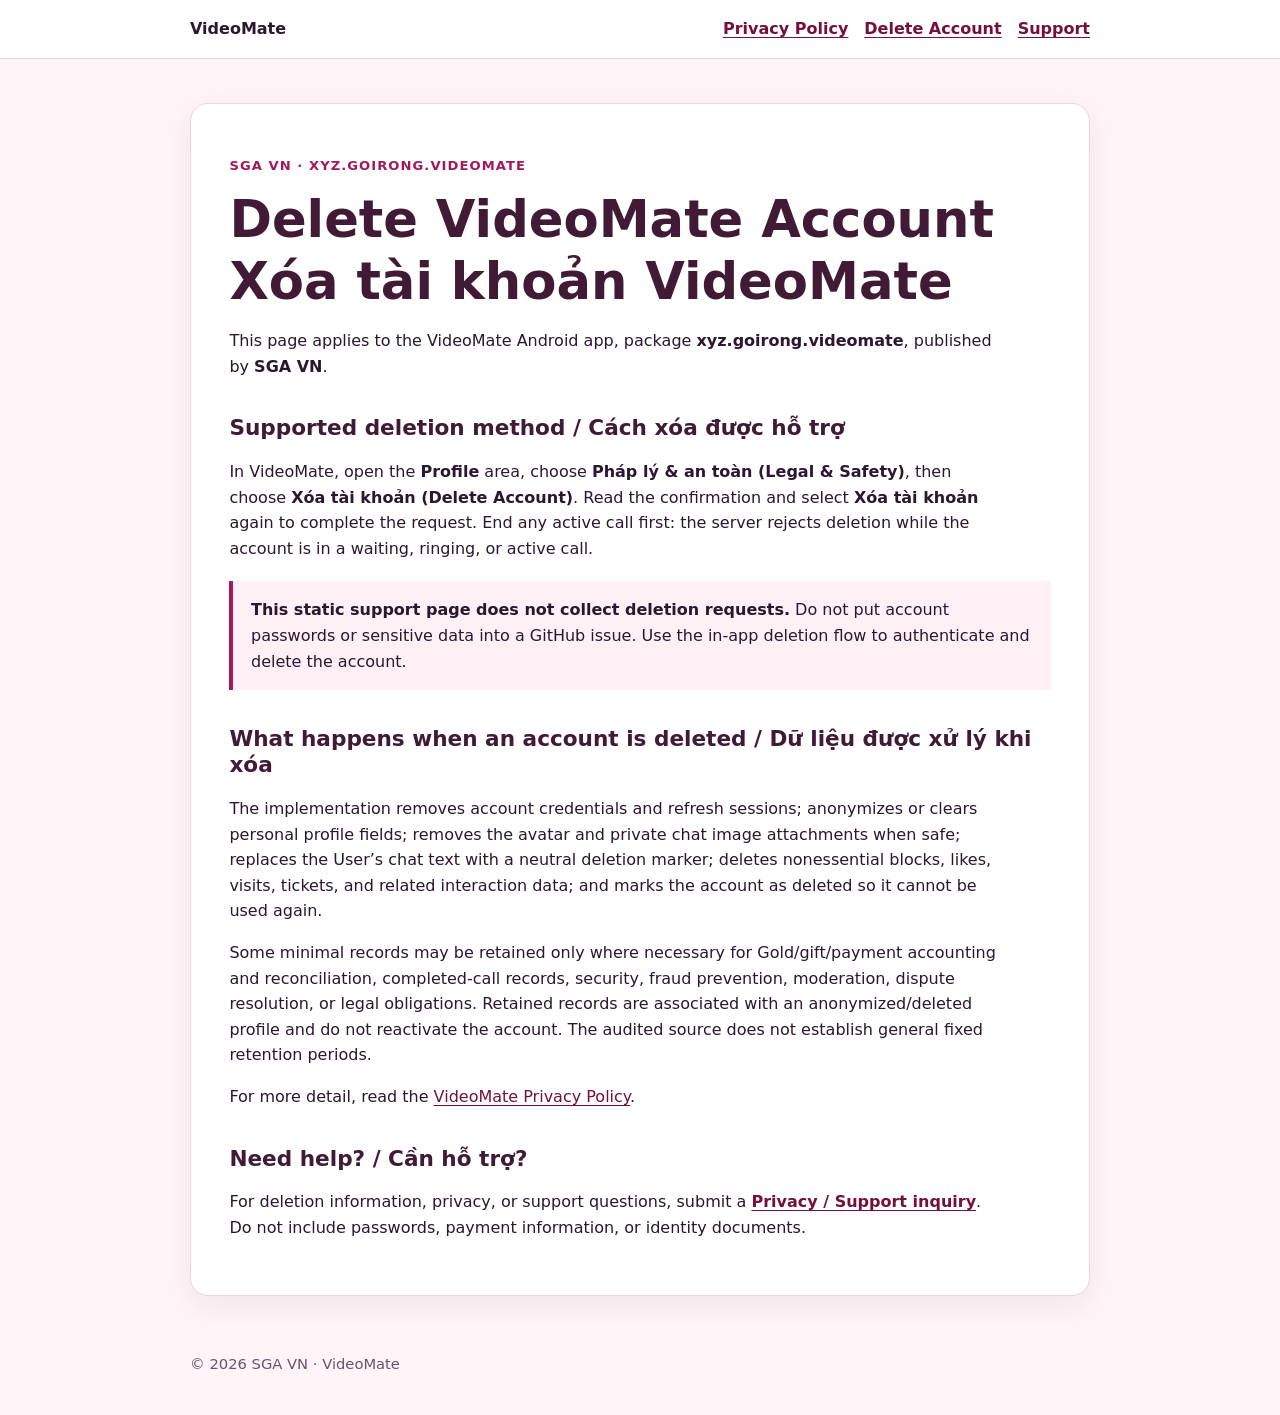
==== delete-account/index.html @ 69bdad1e "feat: publish VideoMate legal pages" ====
<!doctype html>
<html lang="vi">
<head>
  <meta charset="utf-8">
  <meta name="viewport" content="width=device-width, initial-scale=1">
  <meta name="description" content="How to delete a VideoMate account.">
  <title>Delete VideoMate Account | Xóa tài khoản VideoMate</title>
  <link rel="stylesheet" href="../assets/styles.css">
</head>
<body>
  <a class="skip-link" href="#content">Skip to content</a>
  <header><div class="bar"><a class="brand" href="../">VideoMate</a><nav aria-label="Primary"><a href="../privacy/">Privacy Policy</a><a href="./">Delete Account</a><a href="../support/">Support</a></nav></div></header>
  <main id="content"><article>
    <p class="eyebrow">SGA VN · xyz.goirong.videomate</p>
    <h1>Delete VideoMate Account<br><span lang="vi">Xóa tài khoản VideoMate</span></h1>
    <p>This page applies to the VideoMate Android app, package <strong>xyz.goirong.videomate</strong>, published by <strong>SGA VN</strong>.</p>
    <h2>Supported deletion method / Cách xóa được hỗ trợ</h2>
    <p>In VideoMate, open the <strong>Profile</strong> area, choose <strong>Pháp lý &amp; an toàn (Legal &amp; Safety)</strong>, then choose <strong>Xóa tài khoản (Delete Account)</strong>. Read the confirmation and select <strong>Xóa tài khoản</strong> again to complete the request. End any active call first: the server rejects deletion while the account is in a waiting, ringing, or active call.</p>
    <div class="notice"><strong>This static support page does not collect deletion requests.</strong> Do not put account passwords or sensitive data into a GitHub issue. Use the in-app deletion flow to authenticate and delete the account.</div>
    <h2>What happens when an account is deleted / Dữ liệu được xử lý khi xóa</h2>
    <p>The implementation removes account credentials and refresh sessions; anonymizes or clears personal profile fields; removes the avatar and private chat image attachments when safe; replaces the User’s chat text with a neutral deletion marker; deletes nonessential blocks, likes, visits, tickets, and related interaction data; and marks the account as deleted so it cannot be used again.</p>
    <p>Some minimal records may be retained only where necessary for Gold/gift/payment accounting and reconciliation, completed-call records, security, fraud prevention, moderation, dispute resolution, or legal obligations. Retained records are associated with an anonymized/deleted profile and do not reactivate the account. The audited source does not establish general fixed retention periods.</p>
    <p>For more detail, read the <a href="../privacy/">VideoMate Privacy Policy</a>.</p>
    <h2>Need help? / Cần hỗ trợ?</h2>
    <p>For deletion information, privacy, or support questions, submit a <a class="contact" href="https://github.com/huyenlo908-cmd/videomate-legal/issues/new">Privacy / Support inquiry</a>. Do not include passwords, payment information, or identity documents.</p>
  </article></main>
  <footer>© 2026 SGA VN · VideoMate</footer>
</body>
</html>
---- assets/styles.css ----
:root {
  color-scheme: light;
  --ink: #2b1730;
  --muted: #6c526d;
  --surface: #fff;
  --wash: #fff4f8;
  --line: #efd3df;
  --brand: #a31959;
  --brand-dark: #74103d;
  --focus: #0047ab;
}

* { box-sizing: border-box; }
html { scroll-behavior: smooth; }
body {
  margin: 0;
  background: var(--wash);
  color: var(--ink);
  font: 16px/1.6 system-ui, -apple-system, BlinkMacSystemFont, "Segoe UI", sans-serif;
}
a { color: var(--brand-dark); text-underline-offset: .16em; }
a:hover { color: var(--brand); }
a:focus-visible { outline: 3px solid var(--focus); outline-offset: 3px; }
.skip-link { position: absolute; left: -9999px; top: 0; }
.skip-link:focus { left: 1rem; top: 1rem; z-index: 2; background: #fff; padding: .7rem 1rem; }
header { background: #fff; border-bottom: 1px solid var(--line); }
.bar, main, footer { width: min(100% - 2rem, 900px); margin-inline: auto; }
.bar { padding: 1rem 0; display: flex; align-items: center; justify-content: space-between; gap: 1rem; }
.brand { color: var(--ink); font-weight: 800; text-decoration: none; }
nav { display: flex; flex-wrap: wrap; gap: .45rem 1rem; }
nav a { font-weight: 650; }
main { padding: 2.75rem 0 3.5rem; }
.hero, article, .card { background: var(--surface); border: 1px solid var(--line); border-radius: 18px; box-shadow: 0 10px 32px rgba(87, 29, 61, .07); }
.hero { padding: clamp(1.5rem, 4vw, 3rem); }
article { padding: clamp(1.25rem, 3vw, 2.5rem); }
.eyebrow { color: var(--brand); font-size: .82rem; font-weight: 800; letter-spacing: .08em; text-transform: uppercase; }
h1, h2, h3 { color: #411a35; line-height: 1.2; }
h1 { margin: .2rem 0 1rem; font-size: clamp(2rem, 6vw, 3.2rem); }
h2 { margin-top: 2.25rem; font-size: 1.35rem; }
h3 { margin-top: 1.5rem; font-size: 1.08rem; }
p, li { max-width: 76ch; }
ul { padding-left: 1.3rem; }
.cards { display: grid; grid-template-columns: repeat(3, minmax(0, 1fr)); gap: 1rem; margin-top: 1.5rem; }
.card { display: block; padding: 1.2rem; color: var(--ink); text-decoration: none; }
.card:hover { border-color: var(--brand); transform: translateY(-2px); transition: .15s ease; }
.card strong { display: block; color: var(--brand-dark); font-size: 1.08rem; }
.notice { margin: 1.25rem 0; padding: 1rem 1.1rem; border-left: 4px solid var(--brand); background: #fff0f6; }
.meta { color: var(--muted); }
.contact { font-weight: 750; }
footer { padding: 0 0 2.5rem; color: var(--muted); font-size: .92rem; }
@media (max-width: 650px) {
  .bar { align-items: flex-start; flex-direction: column; }
  .cards { grid-template-columns: 1fr; }
}
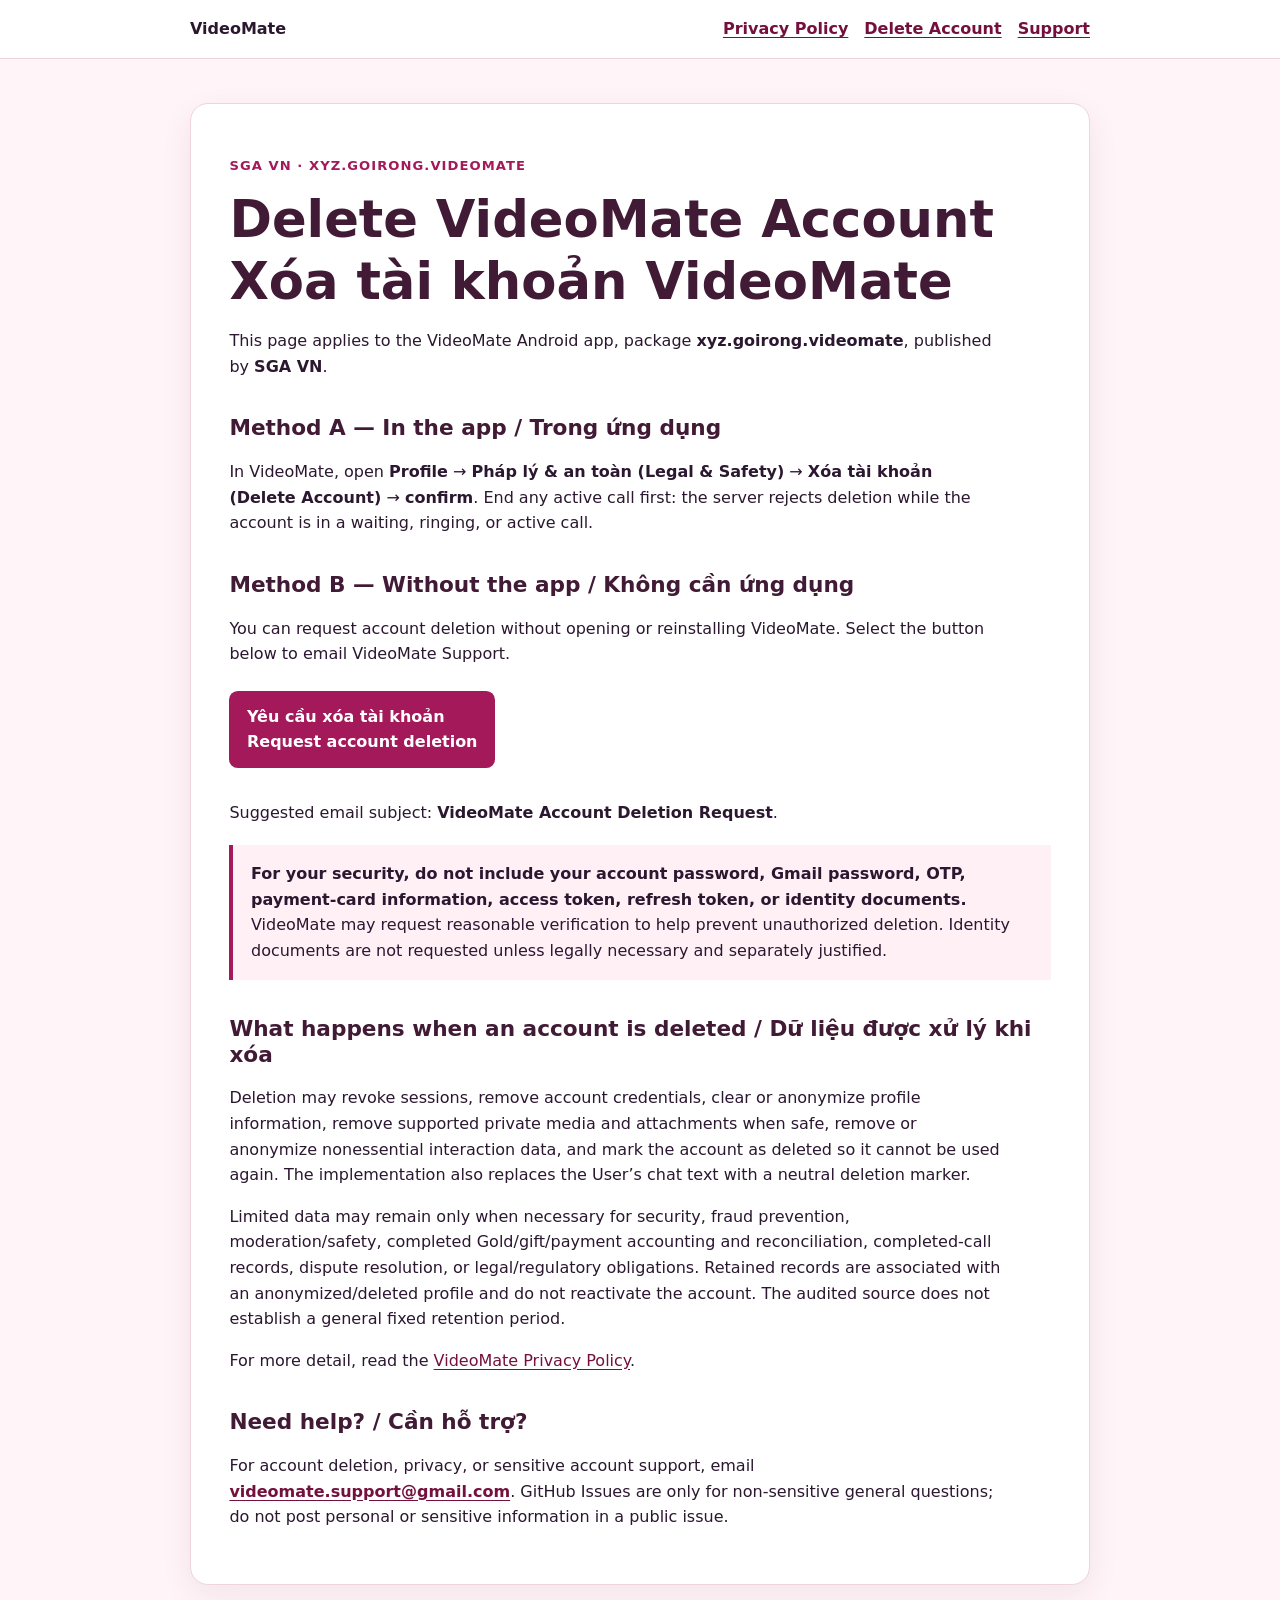
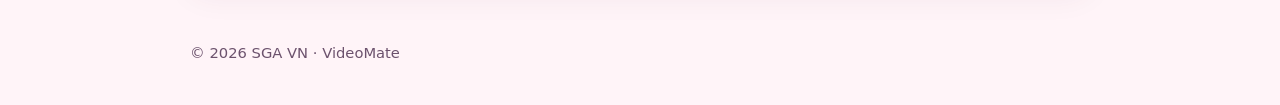
==== commit c5369425: "fix: add VideoMate external account deletion email" ====
--- a/delete-account/index.html
+++ b/delete-account/index.html
@@ -14,15 +14,19 @@
     <p class="eyebrow">SGA VN · xyz.goirong.videomate</p>
     <h1>Delete VideoMate Account<br><span lang="vi">Xóa tài khoản VideoMate</span></h1>
     <p>This page applies to the VideoMate Android app, package <strong>xyz.goirong.videomate</strong>, published by <strong>SGA VN</strong>.</p>
-    <h2>Supported deletion method / Cách xóa được hỗ trợ</h2>
-    <p>In VideoMate, open the <strong>Profile</strong> area, choose <strong>Pháp lý &amp; an toàn (Legal &amp; Safety)</strong>, then choose <strong>Xóa tài khoản (Delete Account)</strong>. Read the confirmation and select <strong>Xóa tài khoản</strong> again to complete the request. End any active call first: the server rejects deletion while the account is in a waiting, ringing, or active call.</p>
-    <div class="notice"><strong>This static support page does not collect deletion requests.</strong> Do not put account passwords or sensitive data into a GitHub issue. Use the in-app deletion flow to authenticate and delete the account.</div>
+    <h2>Method A — In the app / Trong ứng dụng</h2>
+    <p>In VideoMate, open <strong>Profile</strong> → <strong>Pháp lý &amp; an toàn (Legal &amp; Safety)</strong> → <strong>Xóa tài khoản (Delete Account)</strong> → <strong>confirm</strong>. End any active call first: the server rejects deletion while the account is in a waiting, ringing, or active call.</p>
+    <h2>Method B — Without the app / Không cần ứng dụng</h2>
+    <p>You can request account deletion without opening or reinstalling VideoMate. Select the button below to email VideoMate Support.</p>
+    <p><a class="deletion-cta" href="mailto:videomate.support@gmail.com?subject=VideoMate%20Account%20Deletion%20Request&amp;body=Hello%20VideoMate%20Support%2C%0A%0AI%20would%20like%20to%20request%20deletion%20of%20my%20VideoMate%20account.%0A%0AVideoMate%20account%20email%2Fusername%3A%0ADisplay%20name%3A%0A%0AI%20understand%20that%20reasonable%20verification%20may%20be%20required%20to%20prevent%20unauthorized%20account%20deletion.">Yêu cầu xóa tài khoản<br><span lang="en">Request account deletion</span></a></p>
+    <p>Suggested email subject: <strong>VideoMate Account Deletion Request</strong>.</p>
+    <div class="notice"><strong>For your security, do not include your account password, Gmail password, OTP, payment-card information, access token, refresh token, or identity documents.</strong> VideoMate may request reasonable verification to help prevent unauthorized deletion. Identity documents are not requested unless legally necessary and separately justified.</div>
     <h2>What happens when an account is deleted / Dữ liệu được xử lý khi xóa</h2>
-    <p>The implementation removes account credentials and refresh sessions; anonymizes or clears personal profile fields; removes the avatar and private chat image attachments when safe; replaces the User’s chat text with a neutral deletion marker; deletes nonessential blocks, likes, visits, tickets, and related interaction data; and marks the account as deleted so it cannot be used again.</p>
-    <p>Some minimal records may be retained only where necessary for Gold/gift/payment accounting and reconciliation, completed-call records, security, fraud prevention, moderation, dispute resolution, or legal obligations. Retained records are associated with an anonymized/deleted profile and do not reactivate the account. The audited source does not establish general fixed retention periods.</p>
+    <p>Deletion may revoke sessions, remove account credentials, clear or anonymize profile information, remove supported private media and attachments when safe, remove or anonymize nonessential interaction data, and mark the account as deleted so it cannot be used again. The implementation also replaces the User’s chat text with a neutral deletion marker.</p>
+    <p>Limited data may remain only when necessary for security, fraud prevention, moderation/safety, completed Gold/gift/payment accounting and reconciliation, completed-call records, dispute resolution, or legal/regulatory obligations. Retained records are associated with an anonymized/deleted profile and do not reactivate the account. The audited source does not establish a general fixed retention period.</p>
     <p>For more detail, read the <a href="../privacy/">VideoMate Privacy Policy</a>.</p>
     <h2>Need help? / Cần hỗ trợ?</h2>
-    <p>For deletion information, privacy, or support questions, submit a <a class="contact" href="https://github.com/huyenlo908-cmd/videomate-legal/issues/new">Privacy / Support inquiry</a>. Do not include passwords, payment information, or identity documents.</p>
+    <p>For account deletion, privacy, or sensitive account support, email <a class="contact" href="mailto:videomate.support@gmail.com">videomate.support@gmail.com</a>. GitHub Issues are only for non-sensitive general questions; do not post personal or sensitive information in a public issue.</p>
   </article></main>
   <footer>© 2026 SGA VN · VideoMate</footer>
 </body>
--- a/assets/styles.css
+++ b/assets/styles.css
@@ -47,6 +47,17 @@
 .notice { margin: 1.25rem 0; padding: 1rem 1.1rem; border-left: 4px solid var(--brand); background: #fff0f6; }
 .meta { color: var(--muted); }
 .contact { font-weight: 750; }
+.deletion-cta {
+  display: inline-block;
+  margin: .5rem 0 1rem;
+  padding: .8rem 1.1rem;
+  border-radius: .55rem;
+  background: var(--brand);
+  color: #fff;
+  font-weight: 800;
+  text-decoration: none;
+}
+.deletion-cta:hover { background: var(--brand-dark); color: #fff; }
 footer { padding: 0 0 2.5rem; color: var(--muted); font-size: .92rem; }
 @media (max-width: 650px) {
   .bar { align-items: flex-start; flex-direction: column; }
